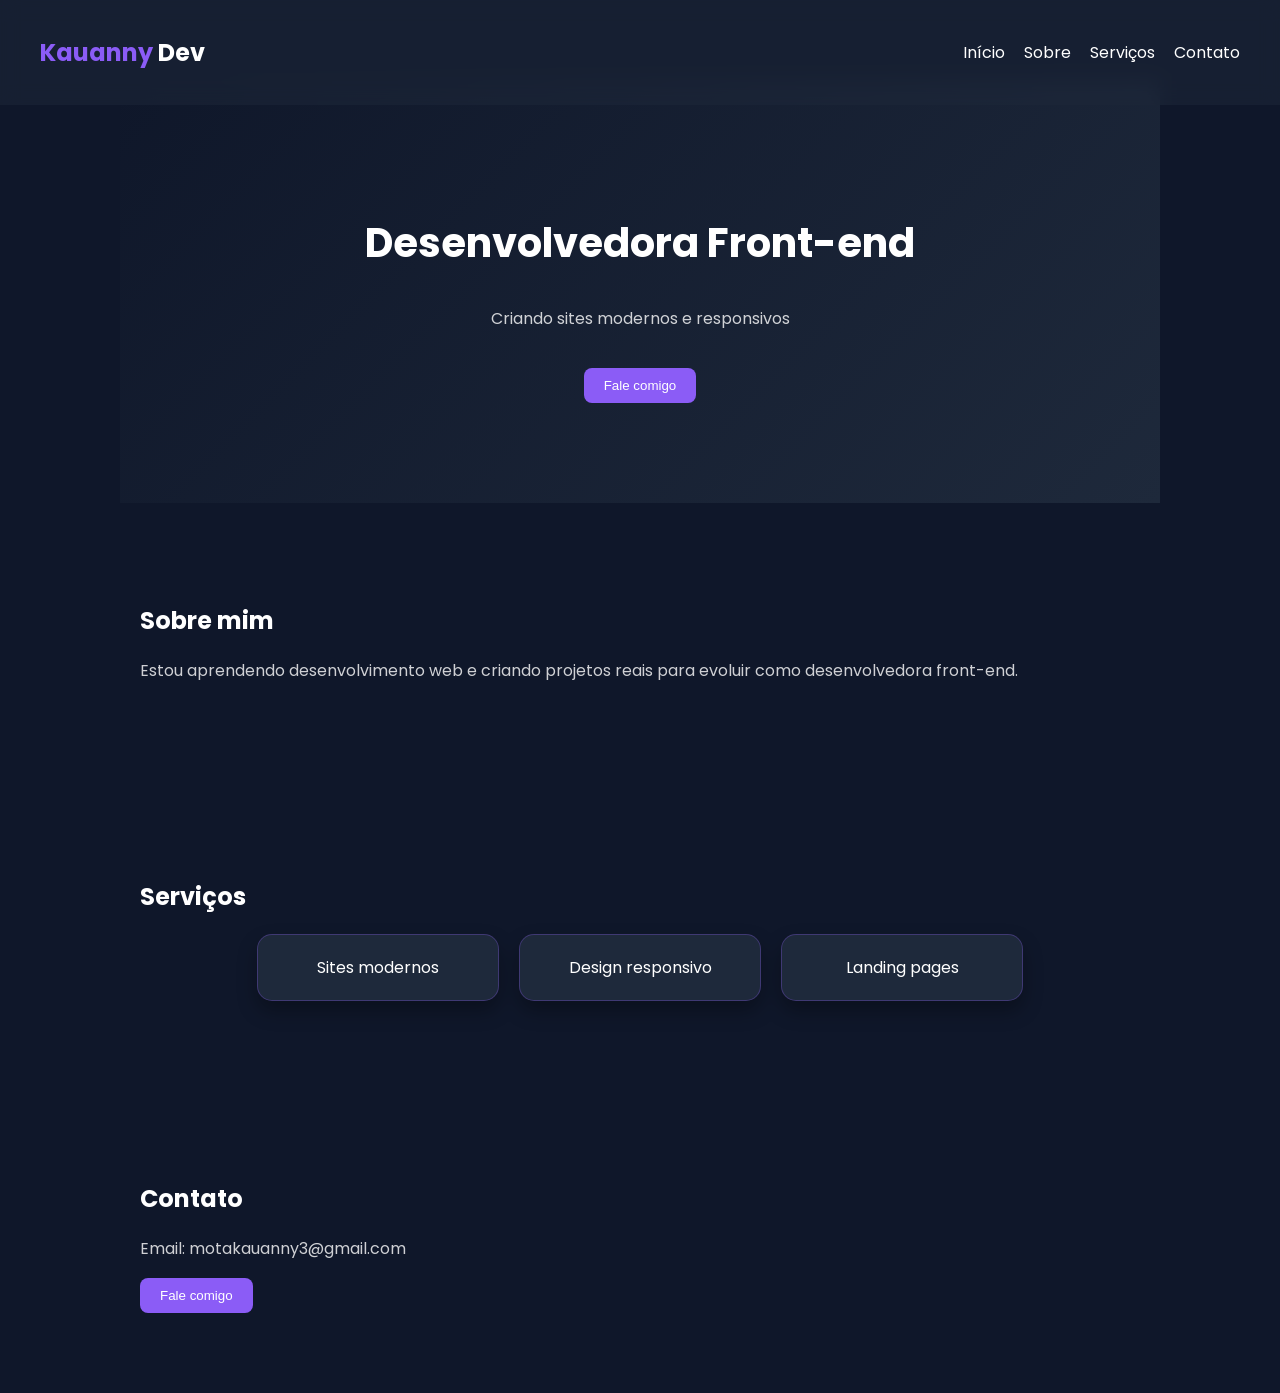
==== index.html @ f136696b "Add files via upload" ====
<!DOCTYPE html>
<html lang="pt-br">
<head>
    <meta charset="UTF-8">
    <meta name="viewport" content="width=device-width, initial-scale=1.0">
    <title>Kauanny | Front-end</title>
    <link rel="stylesheet" href="style.css">
    <link href="https://fonts.googleapis.com/css2?family=Poppins&display=swap" rel="stylesheet">
</head>
<body>

    <header>
    <div class="header-container">
    <h2><span class="destaque">Kauanny</span> Dev</h2>
    <nav>
    <a href="#inicio">Início</a>
    <a href="#sobre">Sobre</a>
    <a href="#servicos">Serviços</a>
    <a href="#contato">Contato</a>
    </nav>
    </div>
</header>

    <!-- HERO -->
    <section id="inicio" class="hero">
        <h1>Desenvolvedora Front-end</h1>
        <p>Criando sites modernos e responsivos</p>
        <button onclick="window.location.href='#contato'">Fale comigo</button>
    </section>

    <!-- SOBRE -->
    <section id="sobre" class="sobre">
        <h2>Sobre mim</h2>
        <p>Estou aprendendo desenvolvimento web e criando projetos reais para evoluir como desenvolvedora front-end.</p>
    </section>

    <!-- SERVIÇOS -->
    <section id="servicos" class="servicos">
        <h2>Serviços</h2>
        <div class="cards">
            <div class="card">Sites modernos</div>
            <div class="card">Design responsivo</div>
            <div class="card">Landing pages</div>
        </div>
    </section>

    <!-- CONTATO -->
    <section id="contato" class="contato">
        <h2>Contato</h2>
        <p>Email: motakauanny3@gmail.com</p>
        <button onclick="window.location.href='mailto:motakauanny3@gmail.com'">Fale comigo</button>
    </section>

</body>
</html>
---- style.css ----
:root {
    --bg:#0f172a;
    --card:#1e293b;
    --primary:#8b5cf6;
    --secondary:#22c55e;
    --text:#ffffff;
}

body {
    margin: 0;
    font-family: 'Poppins', sans-serif;
    padding-top: 80px; /* para compensar o header fixo */
    background: var(--bg);
    color: var(--text);
}

html {
    scroll-behavior: smooth;
}

/* HEADER */
header {
    position: fixed;
    top: 0;
    width: 100%;
    background: rgba(30, 41, 59, 0.5);
    backdrop-filter: blur(10px);
    z-index: 1000;
}

.header-container {
    max-width: 1200px;
    margin: auto;
    display: flex;
    justify-content: space-between;
    align-items: center;
    padding: 15px 30px;
}

nav a {
    margin-left: 15px;
    color: white;
    text-decoration: none;
    position: relative;
    transition: 0.3s;
}

nav a::after {
    content: '';
    position: absolute;
    width: 0;
    height: 2px;
    background: var(--primary);
    left: 0;
    bottom: -5px;
    transition: 0.3s;
}

nav a:hover::after {
    width: 100%;
}

/* HERO */
.hero {
    text-align: center;
    padding: 100px 20px;
    background: linear-gradient(135deg, #0f172a, #1e293b);
    color: white;
}

.hero button {
    padding: 10px 20px;
    border: none;
    cursor: pointer;
    margin-top: 20px;
}

/* CARDS (container) */
.cards {
    display: flex;
    justify-content: center;
    gap: 20px;
}

/* CARD individual */
.card {
    background: var(--card);
    padding: 20px;
    border-radius: 15px;
    width: 200px;
    transition: 0.3s;
    box-shadow: 0 10px 20px rgba(0, 0, 0, 0.3);
    border: 1px solid rgba(139, 92, 246, 0.3);
    text-align: center;
}

.card:hover {
    transform: translateY(-8px)scale(1.02);
    border-color: var(--primary);
}

/* RESPONSIVO */
@media (max-width: 768px) {
    nav {
        display: flex;
        gap: 10px;
    }
    .cards {
        flex-direction: column;
        align-items: center;
    }
    
}

button {
    background:var(--primary);
    color: white;
    border-radius: 8px;
    transition: 0.3s;
    padding: 10px 20px;
    border: none;
    cursor: pointer;
}

section {
    padding: 80px 20px;
    opacity: 0;
    transform: translateY(30px);
    animation: aparecer 0.8s forwards;
    max-width: 1000px;
    margin: auto;
}

.destaque {
    color: var(--primary);
}
@keyframes aparecer {
    from {
        opacity: 0;
        transform: translateY(30px);
    }
    to {
        opacity: 1;
        transform: translateY(0);
    }
}

button:hover {
    transform: scale(1.05);
    box-shadow: 0 0 15px var(--primary);
}

p {
    opacity: 0.8;
    line-height: 1.6;
}

h2{
    margin-bottom: 20px;
}

::-webkit-scrollbar {
    width: 8px;
}

::-webkit-scrollbar-thumb {
    background: var(--primary);
    border-radius: 10px;
}

.hero h1 {
    font-size: 2.5em;
}
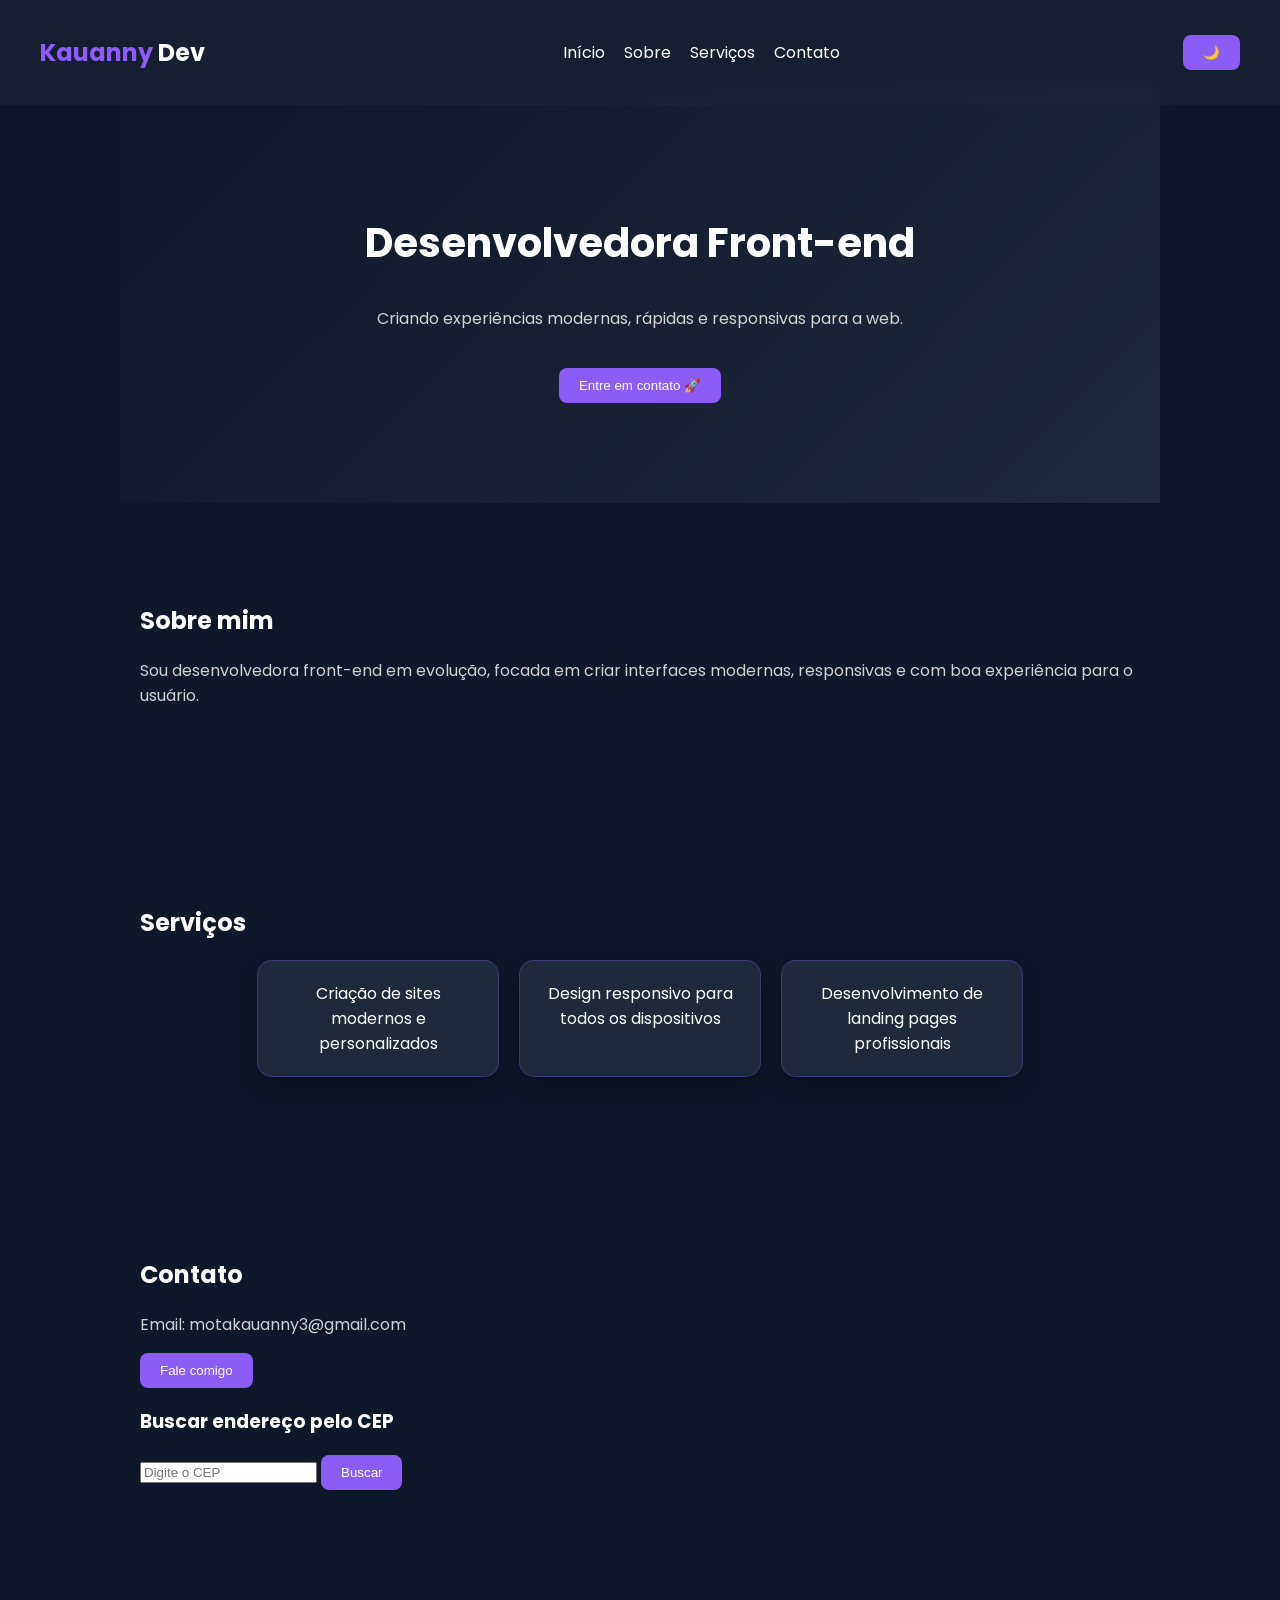
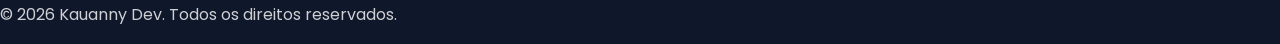
==== commit c40efd55: "Refactor index.html structure and content" ====
--- a/index.html
+++ b/index.html
@@ -4,52 +4,84 @@
     <meta charset="UTF-8">
     <meta name="viewport" content="width=device-width, initial-scale=1.0">
     <title>Kauanny | Front-end</title>
+
     <link rel="stylesheet" href="style.css">
     <link href="https://fonts.googleapis.com/css2?family=Poppins&display=swap" rel="stylesheet">
 </head>
+
 <body>
 
-    <header>
+<header>
     <div class="header-container">
-    <h2><span class="destaque">Kauanny</span> Dev</h2>
-    <nav>
-    <a href="#inicio">Início</a>
-    <a href="#sobre">Sobre</a>
-    <a href="#servicos">Serviços</a>
-    <a href="#contato">Contato</a>
-    </nav>
+        <h2><span class="destaque">Kauanny</span> Dev</h2>
+        <nav>
+            <a href="#inicio">Início</a>
+            <a href="#sobre">Sobre</a>
+            <a href="#servicos">Serviços</a>
+            <a href="#contato">Contato</a>
+        </nav>
+        <button id="tema-btn">🌙</button>
     </div>
 </header>
 
-    <!-- HERO -->
-    <section id="inicio" class="hero">
-        <h1>Desenvolvedora Front-end</h1>
-        <p>Criando sites modernos e responsivos</p>
-        <button onclick="window.location.href='#contato'">Fale comigo</button>
-    </section>
+<!-- HERO -->
+<section id="inicio" class="hero">
+    <h1>Desenvolvedora Front-end</h1>
+    <p>Criando experiências modernas, rápidas e responsivas para a web.</p>
 
-    <!-- SOBRE -->
-    <section id="sobre" class="sobre">
-        <h2>Sobre mim</h2>
-        <p>Estou aprendendo desenvolvimento web e criando projetos reais para evoluir como desenvolvedora front-end.</p>
-    </section>
+    <button onclick="window.location.href='#contato'">
+        Entre em contato 🚀
+    </button>
+</section>
 
-    <!-- SERVIÇOS -->
-    <section id="servicos" class="servicos">
-        <h2>Serviços</h2>
-        <div class="cards">
-            <div class="card">Sites modernos</div>
-            <div class="card">Design responsivo</div>
-            <div class="card">Landing pages</div>
+<!-- SOBRE -->
+<section id="sobre" class="sobre animar">
+    <h2>Sobre mim</h2>
+    <p>
+        Sou desenvolvedora front-end em evolução, focada em criar interfaces modernas,
+        responsivas e com boa experiência para o usuário.
+    </p>
+</section>
+
+<!-- SERVIÇOS -->
+<section id="servicos" class="servicos animar">
+    <h2>Serviços</h2>
+
+    <div class="cards">
+        <div class="card">
+            Criação de sites modernos e personalizados
         </div>
-    </section>
 
-    <!-- CONTATO -->
-    <section id="contato" class="contato">
-        <h2>Contato</h2>
-        <p>Email: motakauanny3@gmail.com</p>
-        <button onclick="window.location.href='mailto:motakauanny3@gmail.com'">Fale comigo</button>
-    </section>
+        <div class="card">
+            Design responsivo para todos os dispositivos
+        </div>
+
+        <div class="card">
+            Desenvolvimento de landing pages profissionais
+        </div>
+    </div>
+</section>
+
+<!-- CONTATO -->
+<section id="contato" class="contato animar">
+    <h2>Contato</h2>
+    <p>Email: motakauanny3@gmail.com</p>
+
+    <button onclick="window.location.href='mailto:motakauanny3@gmail.com'">
+        Fale comigo
+    </button>
+    <h3>Buscar endereço pelo CEP</h3>
+    <input type="text" id="cep" placeholder="Digite o CEP">
+    <button onclick="buscarCEP()">Buscar</button>
+    <p id="resultado"></p>
+</section>
+
+<footer>
+    <p>&copy; 2026 Kauanny Dev. Todos os direitos reservados.</p>
+</footer>
+
+<!-- JS SEMPRE NO FINAL -->
+<script src="script.js"></script>
 
 </body>
-</html>+</html>
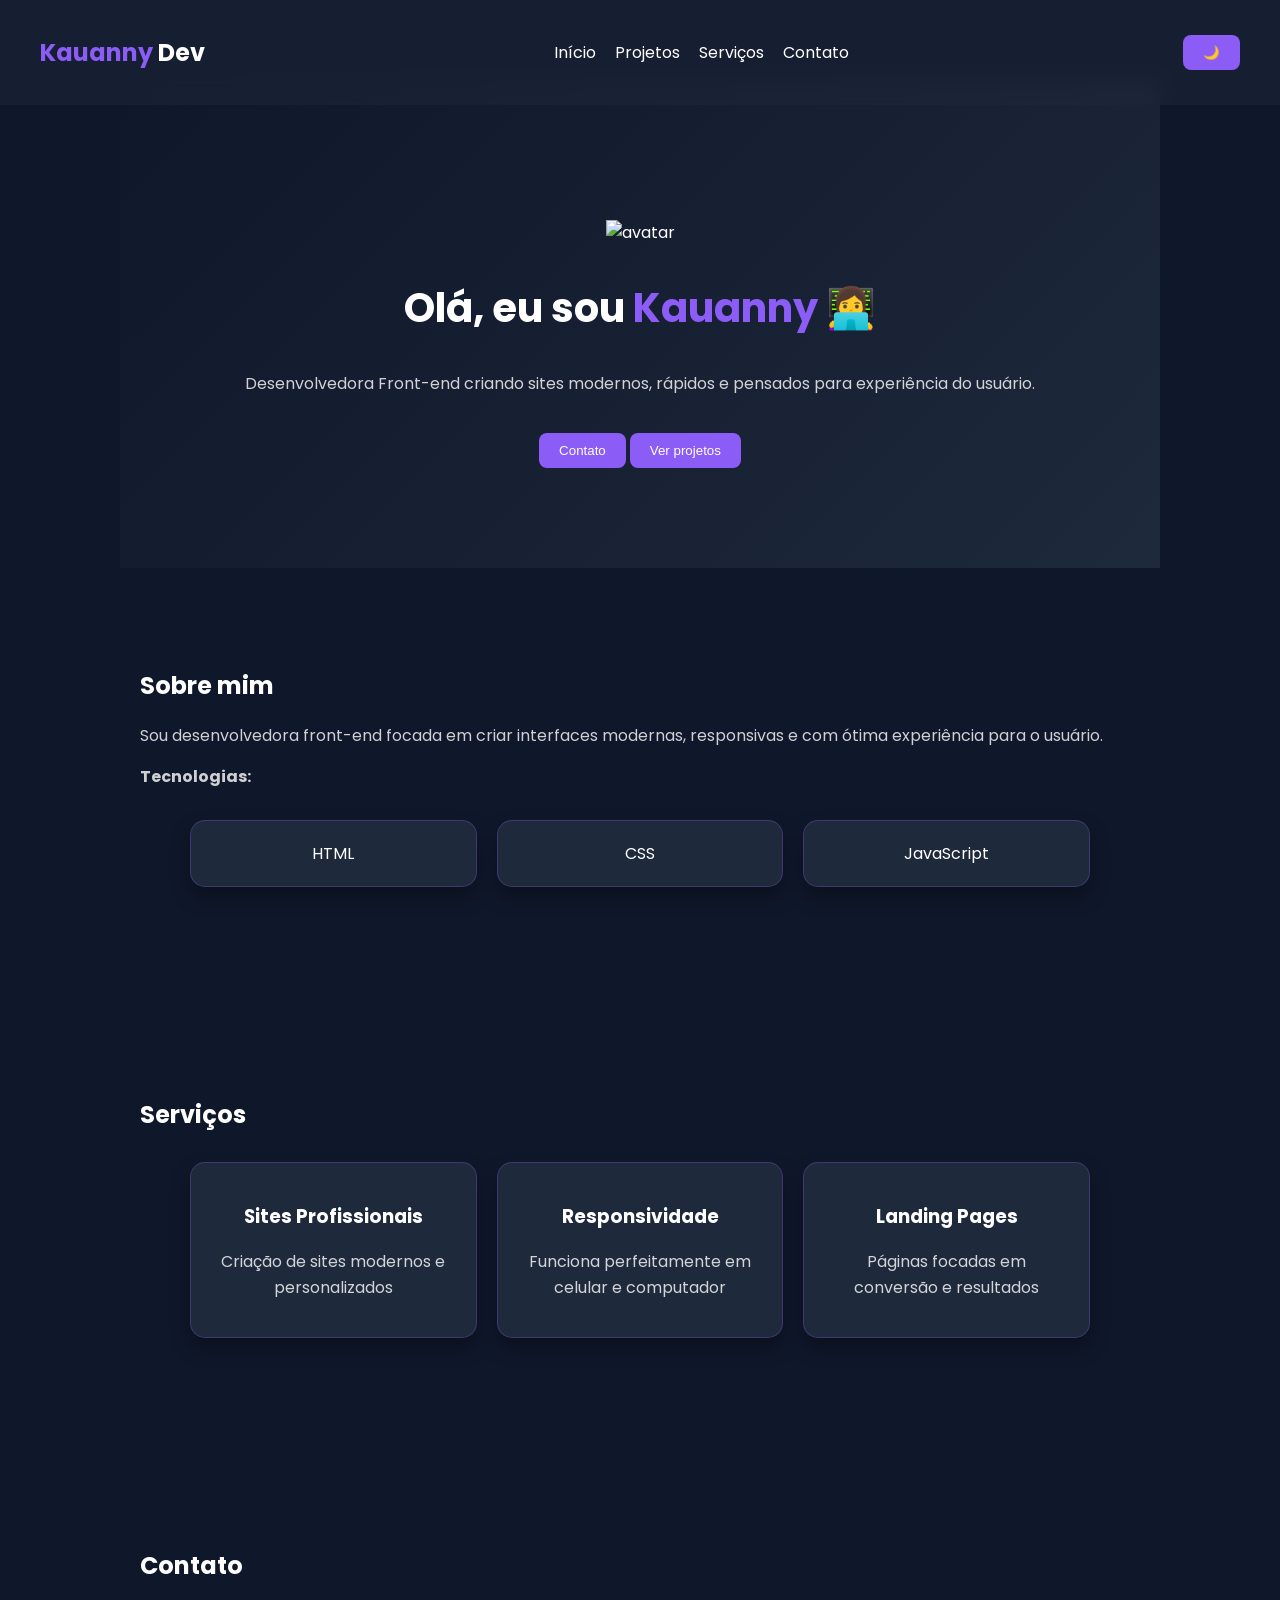
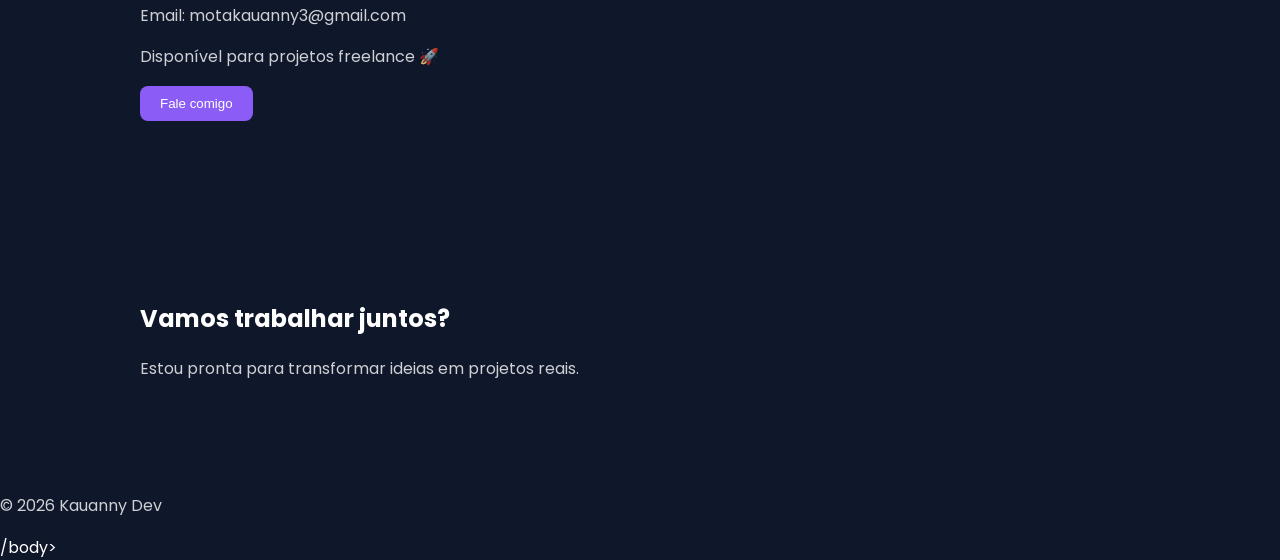
==== commit 77fcbdd8: "Refactor index.html for improved structure and content" ====
--- a/index.html
+++ b/index.html
@@ -1,87 +1,117 @@
 <!DOCTYPE html>
 <html lang="pt-br">
 <head>
-    <meta charset="UTF-8">
-    <meta name="viewport" content="width=device-width, initial-scale=1.0">
-    <title>Kauanny | Front-end</title>
+<meta charset="UTF-8">
+<meta name="viewport" content="width=device-width, initial-scale=1.0">
+<title>Kauanny | Front-end</title>
 
-    <link rel="stylesheet" href="style.css">
-    <link href="https://fonts.googleapis.com/css2?family=Poppins&display=swap" rel="stylesheet">
+<link rel="stylesheet" href="style.css">
+<link href="https://fonts.googleapis.com/css2?family=Poppins&display=swap" rel="stylesheet">
 </head>
 
 <body>
 
 <header>
-    <div class="header-container">
-        <h2><span class="destaque">Kauanny</span> Dev</h2>
-        <nav>
-            <a href="#inicio">Início</a>
-            <a href="#sobre">Sobre</a>
-            <a href="#servicos">Serviços</a>
-            <a href="#contato">Contato</a>
-        </nav>
-        <button id="tema-btn">🌙</button>
-    </div>
+<div class="header-container">
+<h2><span class="destaque">Kauanny</span> Dev</h2>
+
+<nav>
+<a href="index.html">Início</a>
+<a href="projetos.html">Projetos</a>
+<a href="servicos.html">Serviços</a>
+<a href="#contato">Contato</a>
+</nav>
+
+<button id="tema-btn">🌙</button>
+</div>
 </header>
 
 <!-- HERO -->
 <section id="inicio" class="hero">
-    <h1>Desenvolvedora Front-end</h1>
-    <p>Criando experiências modernas, rápidas e responsivas para a web.</p>
 
-    <button onclick="window.location.href='#contato'">
-        Entre em contato 🚀
-    </button>
+<img src="https://i.pravatar.cc/150?img=47" alt="avatar" class="avatar">
+
+<h1>Olá, eu sou <span class="destaque">Kauanny</span> 👩‍💻</h1>
+
+<p>
+Desenvolvedora Front-end criando sites modernos, rápidos e
+pensados para experiência do usuário.
+</p>
+
+<div class="hero-botoes">
+<button onclick="window.location.href='#contato'">Contato</button>
+<button onclick="window.location.href='projetos.html'">Ver projetos</button>
+</div>
+
 </section>
 
 <!-- SOBRE -->
 <section id="sobre" class="sobre animar">
-    <h2>Sobre mim</h2>
-    <p>
-        Sou desenvolvedora front-end em evolução, focada em criar interfaces modernas,
-        responsivas e com boa experiência para o usuário.
-    </p>
+<h2>Sobre mim</h2>
+
+<p>
+Sou desenvolvedora front-end focada em criar interfaces modernas,
+responsivas e com ótima experiência para o usuário.
+</p>
+
+<p><strong>Tecnologias:</strong></p>
+
+<div class="cards">
+<div class="card">HTML</div>
+<div class="card">CSS</div>
+<div class="card">JavaScript</div>
+</div>
+
 </section>
 
 <!-- SERVIÇOS -->
 <section id="servicos" class="servicos animar">
-    <h2>Serviços</h2>
+<h2>Serviços</h2>
 
-    <div class="cards">
-        <div class="card">
-            Criação de sites modernos e personalizados
-        </div>
+<div class="cards">
 
-        <div class="card">
-            Design responsivo para todos os dispositivos
-        </div>
+<div class="card">
+<h3>Sites Profissionais</h3>
+<p>Criação de sites modernos e personalizados</p>
+</div>
 
-        <div class="card">
-            Desenvolvimento de landing pages profissionais
-        </div>
-    </div>
+<div class="card">
+<h3>Responsividade</h3>
+<p>Funciona perfeitamente em celular e computador</p>
+</div>
+
+<div class="card">
+<h3>Landing Pages</h3>
+<p>Páginas focadas em conversão e resultados</p>
+</div>
+
+</div>
 </section>
 
 <!-- CONTATO -->
 <section id="contato" class="contato animar">
-    <h2>Contato</h2>
-    <p>Email: motakauanny3@gmail.com</p>
+<h2>Contato</h2>
 
-    <button onclick="window.location.href='mailto:motakauanny3@gmail.com'">
-        Fale comigo
-    </button>
-    <h3>Buscar endereço pelo CEP</h3>
-    <input type="text" id="cep" placeholder="Digite o CEP">
-    <button onclick="buscarCEP()">Buscar</button>
-    <p id="resultado"></p>
+<p>Email: motakauanny3@gmail.com</p>
+<p>Disponível para projetos freelance 🚀</p>
+
+<button onclick="window.location.href='mailto:motakauanny3@gmail.com'">
+Fale comigo
+</button>
+</section>
+
+<!-- FRASE FINAL -->
+<section class="animar">
+<h2>Vamos trabalhar juntos?</h2>
+<p>Estou pronta para transformar ideias em projetos reais.</p>
 </section>
 
 <footer>
-    <p>&copy; 2026 Kauanny Dev. Todos os direitos reservados.</p>
+<p>&copy; 2026 Kauanny Dev</p>
 </footer>
 
-<!-- JS SEMPRE NO FINAL -->
 <script src="script.js"></script>
 
 </body>
+</html>/body>
 </html>
--- a/style.css
+++ b/style.css
@@ -66,6 +66,7 @@
     padding: 100px 20px;
     background: linear-gradient(135deg, #0f172a, #1e293b);
     color: white;
+    padding-top: 140px;
 }
 
 .hero button {
@@ -80,6 +81,9 @@
     display: flex;
     justify-content: center;
     gap: 20px;
+    flex-wrap: wrap;
+    max-width: 900px;
+    margin:30px auto;
 }
 
 /* CARD individual */
@@ -92,6 +96,7 @@
     box-shadow: 0 10px 20px rgba(0, 0, 0, 0.3);
     border: 1px solid rgba(139, 92, 246, 0.3);
     text-align: center;
+    flex: 1 1 220px;
 }
 
 .card:hover {
@@ -146,7 +151,7 @@
 }
 
 button:hover {
-    transform: scale(1.05);
+    transform: scale(1.05) translateY(-2px);
     box-shadow: 0 0 15px var(--primary);
 }
 
@@ -170,4 +175,33 @@
 
 .hero h1 {
     font-size: 2.5em;
-}+}
+
+.animar {
+    opacity: 0;
+    transform: translateY(30px);
+    transition: 0.6s;
+}
+
+.animar.ativo {
+    opacity: 1;
+    transform: translateY(0);
+}
+
+body.light {
+    --bg: #ffffff;
+    --text: #0f172a;
+    --card: #f1f5f9;
+}
+
+input {
+    padding: 10px;
+    border-radius: 8px;
+    border: none;
+    margin-top: 10px;
+}
+
+#resultado {
+    margin-top: 15px;
+    font-size: 14px;
+}
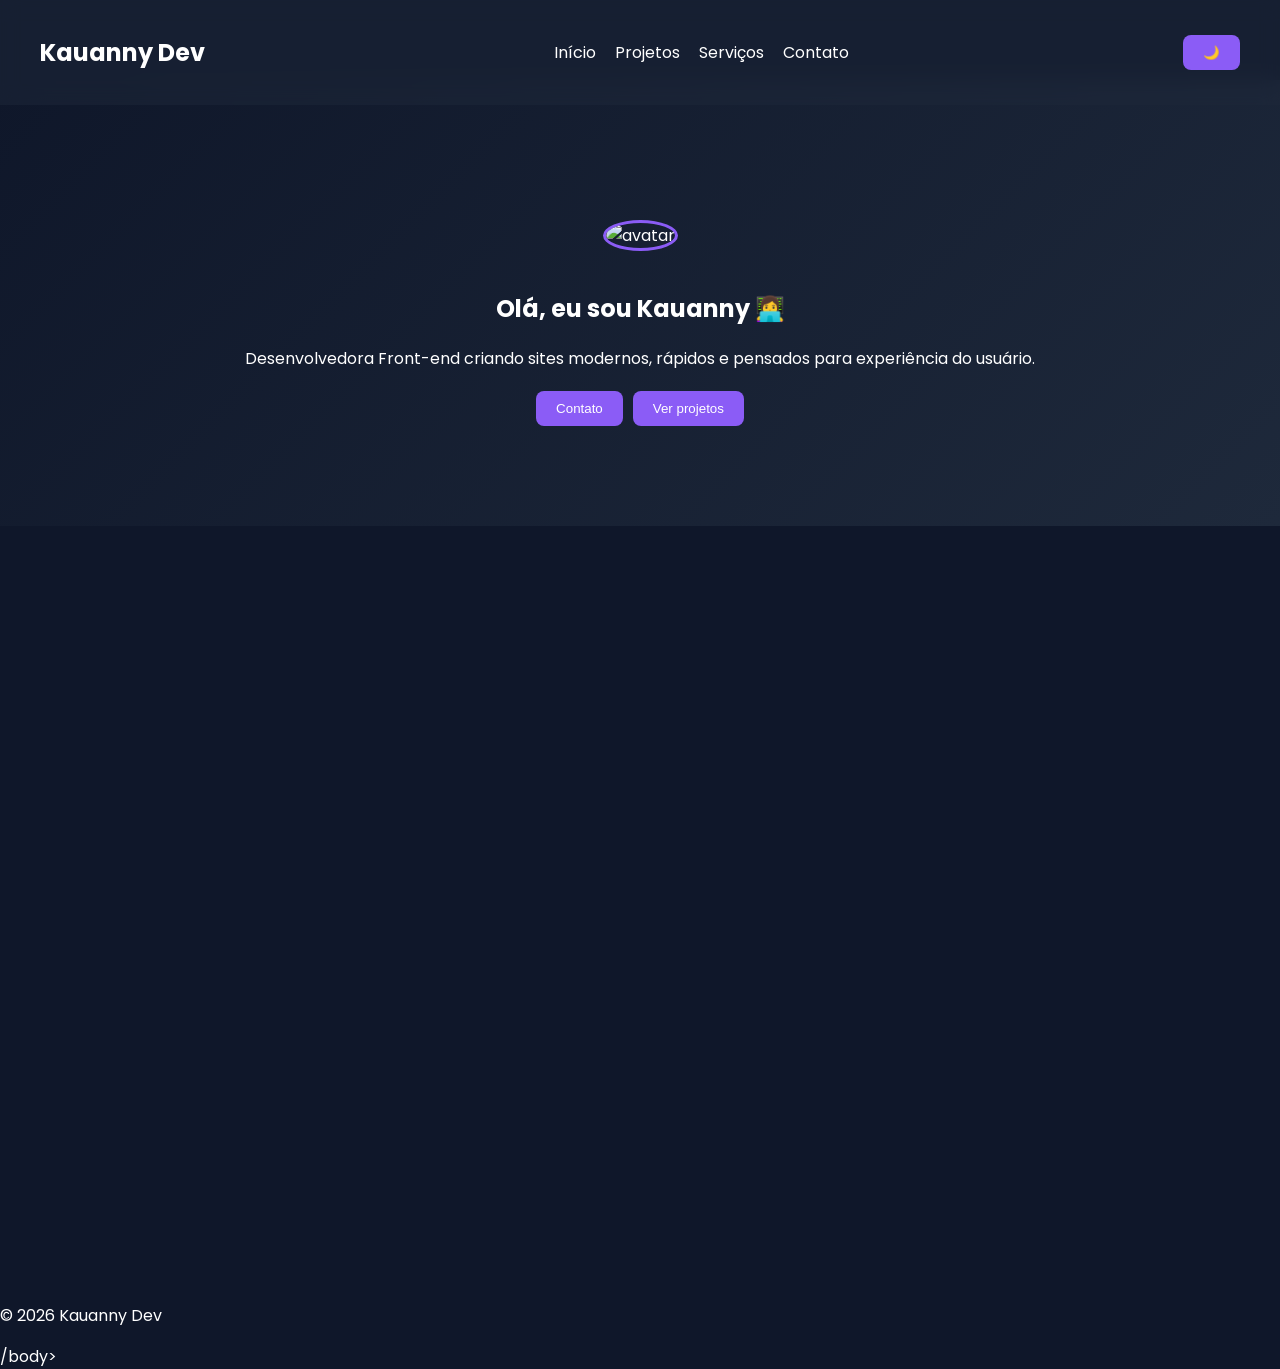
==== commit b862fbdc: "Fix HTML structure and closing tags" ====
--- a/index.html
+++ b/index.html
@@ -113,5 +113,8 @@
 <script src="script.js"></script>
 
 </body>
+</html>
+
+</body>
 </html>/body>
 </html>
--- a/style.css
+++ b/style.css
@@ -1,207 +1,169 @@
 :root {
-    --bg:#0f172a;
-    --card:#1e293b;
-    --primary:#8b5cf6;
-    --secondary:#22c55e;
-    --text:#ffffff;
+  --bg: #0f172a;
+  --card: #1e293b;
+  --primary: #8b5cf6;
+  --secondary: #22c55e;
+  --text: #ffffff;
 }
 
 body {
-    margin: 0;
-    font-family: 'Poppins', sans-serif;
-    padding-top: 80px; /* para compensar o header fixo */
-    background: var(--bg);
-    color: var(--text);
+  margin: 0;
+  font-family: "Poppins", sans-serif;
+  padding-top: 80px;
+  background: var(--bg);
+  color: var(--text);
 }
 
 html {
-    scroll-behavior: smooth;
+  scroll-behavior: smooth;
 }
 
 /* HEADER */
 header {
-    position: fixed;
-    top: 0;
-    width: 100%;
-    background: rgba(30, 41, 59, 0.5);
-    backdrop-filter: blur(10px);
-    z-index: 1000;
+  position: fixed;
+  top: 0;
+  width: 100%;
+  background: rgba(30, 41, 59, 0.5);
+  backdrop-filter: blur(10px);
+  z-index: 1000;
 }
 
 .header-container {
-    max-width: 1200px;
-    margin: auto;
-    display: flex;
-    justify-content: space-between;
-    align-items: center;
-    padding: 15px 30px;
+  max-width: 1200px;
+  margin: auto;
+  display: flex;
+  justify-content: space-between;
+  align-items: center;
+  padding: 15px 30px;
 }
 
 nav a {
-    margin-left: 15px;
-    color: white;
-    text-decoration: none;
-    position: relative;
-    transition: 0.3s;
+  margin-left: 15px;
+  color: white;
+  text-decoration: none;
+  position: relative;
 }
 
 nav a::after {
-    content: '';
-    position: absolute;
-    width: 0;
-    height: 2px;
-    background: var(--primary);
-    left: 0;
-    bottom: -5px;
-    transition: 0.3s;
+  content: "";
+  position: absolute;
+  width: 0;
+  height: 2px;
+  background: var(--primary);
+  left: 0;
+  bottom: -5px;
+  transition: 0.3s;
 }
 
 nav a:hover::after {
-    width: 100%;
+  width: 100%;
 }
 
 /* HERO */
 .hero {
-    text-align: center;
-    padding: 100px 20px;
-    background: linear-gradient(135deg, #0f172a, #1e293b);
-    color: white;
-    padding-top: 140px;
+  text-align: center;
+  padding: 140px 20px 100px;
+  background: linear-gradient(135deg, #0f172a, #1e293b);
 }
 
-.hero button {
-    padding: 10px 20px;
-    border: none;
-    cursor: pointer;
-    margin-top: 20px;
+/* CARDS */
+.cards {
+  display: flex;
+  justify-content: center;
+  gap: 20px;
+  flex-wrap: wrap;
 }
 
-/* CARDS (container) */
-.cards {
-    display: flex;
-    justify-content: center;
-    gap: 20px;
-    flex-wrap: wrap;
-    max-width: 900px;
-    margin:30px auto;
-}
-
-/* CARD individual */
 .card {
-    background: var(--card);
-    padding: 20px;
-    border-radius: 15px;
-    width: 200px;
-    transition: 0.3s;
-    box-shadow: 0 10px 20px rgba(0, 0, 0, 0.3);
-    border: 1px solid rgba(139, 92, 246, 0.3);
-    text-align: center;
-    flex: 1 1 220px;
+  flex: 1 1 220px;
+  max-width: 250px;
+  background: var(--card);
+  padding: 20px;
+  border-radius: 15px;
+  text-align: center;
+  transition: 0.3s;
 }
 
 .card:hover {
-    transform: translateY(-8px)scale(1.02);
-    border-color: var(--primary);
+  transform: translateY(-8px) scale(1.02);
 }
 
-/* RESPONSIVO */
-@media (max-width: 768px) {
-    nav {
-        display: flex;
-        gap: 10px;
-    }
-    .cards {
-        flex-direction: column;
-        align-items: center;
-    }
-    
-}
-
+/* BOTÕES */
 button {
-    background:var(--primary);
-    color: white;
-    border-radius: 8px;
-    transition: 0.3s;
-    padding: 10px 20px;
-    border: none;
-    cursor: pointer;
-}
-
-section {
-    padding: 80px 20px;
-    opacity: 0;
-    transform: translateY(30px);
-    animation: aparecer 0.8s forwards;
-    max-width: 1000px;
-    margin: auto;
-}
-
-.destaque {
-    color: var(--primary);
-}
-@keyframes aparecer {
-    from {
-        opacity: 0;
-        transform: translateY(30px);
-    }
-    to {
-        opacity: 1;
-        transform: translateY(0);
-    }
+  background: var(--primary);
+  color: white;
+  border-radius: 8px;
+  padding: 10px 20px;
+  border: none;
+  cursor: pointer;
 }
 
 button:hover {
-    transform: scale(1.05) translateY(-2px);
-    box-shadow: 0 0 15px var(--primary);
+  transform: scale(1.05);
 }
 
-p {
-    opacity: 0.8;
-    line-height: 1.6;
-}
-
-h2{
-    margin-bottom: 20px;
-}
-
-::-webkit-scrollbar {
-    width: 8px;
-}
-
-::-webkit-scrollbar-thumb {
-    background: var(--primary);
-    border-radius: 10px;
-}
-
-.hero h1 {
-    font-size: 2.5em;
-}
-
+/* ANIMAÇÃO */
 .animar {
-    opacity: 0;
-    transform: translateY(30px);
-    transition: 0.6s;
+  opacity: 0;
+  transform: translateY(30px);
+  transition: 0.6s;
 }
 
 .animar.ativo {
-    opacity: 1;
-    transform: translateY(0);
+  opacity: 1;
+  transform: translateY(0);
 }
 
+/* DARK MODE */
 body.light {
-    --bg: #ffffff;
-    --text: #0f172a;
-    --card: #f1f5f9;
+  --bg: #ffffff;
+  --text: #000000;
+  --card: #f1f5f9;
 }
 
-input {
-    padding: 10px;
-    border-radius: 8px;
-    border: none;
-    margin-top: 10px;
+/* páginas internas (não altera seu design) */
+.hero {
+  padding-top: 140px;
 }
 
-#resultado {
-    margin-top: 15px;
-    font-size: 14px;
+/* avatar */
+.avatar {
+  width: 120px;
+  border-radius: 50%;
+  margin-bottom: 20px;
+  border: 3px solid var(--primary);
 }
+
+/* botões do hero */
+.hero-botoes {
+  margin-top: 20px;
+  display: flex;
+  gap: 10px;
+  justify-content: center;
+}
+
+/* imagem do projeto */
+.projeto-card img {
+  width: 100%;
+  border-radius: 10px;
+  margin-bottom: 10px;
+}
+
+/* botões lado a lado */
+.botoes-projeto {
+  display: flex;
+  gap: 10px;
+  justify-content: center;
+}
+
+/* hover mais profissional */
+.projeto-card {
+  overflow: hidden;
+  transition: 0.3s;
+}
+
+.projeto-card:hover {
+  transform: translateY(-10px) scale(1.02);
+  box-shadow: 0 15px 30px rgba(0, 0, 0, 0.4);
+}
+}
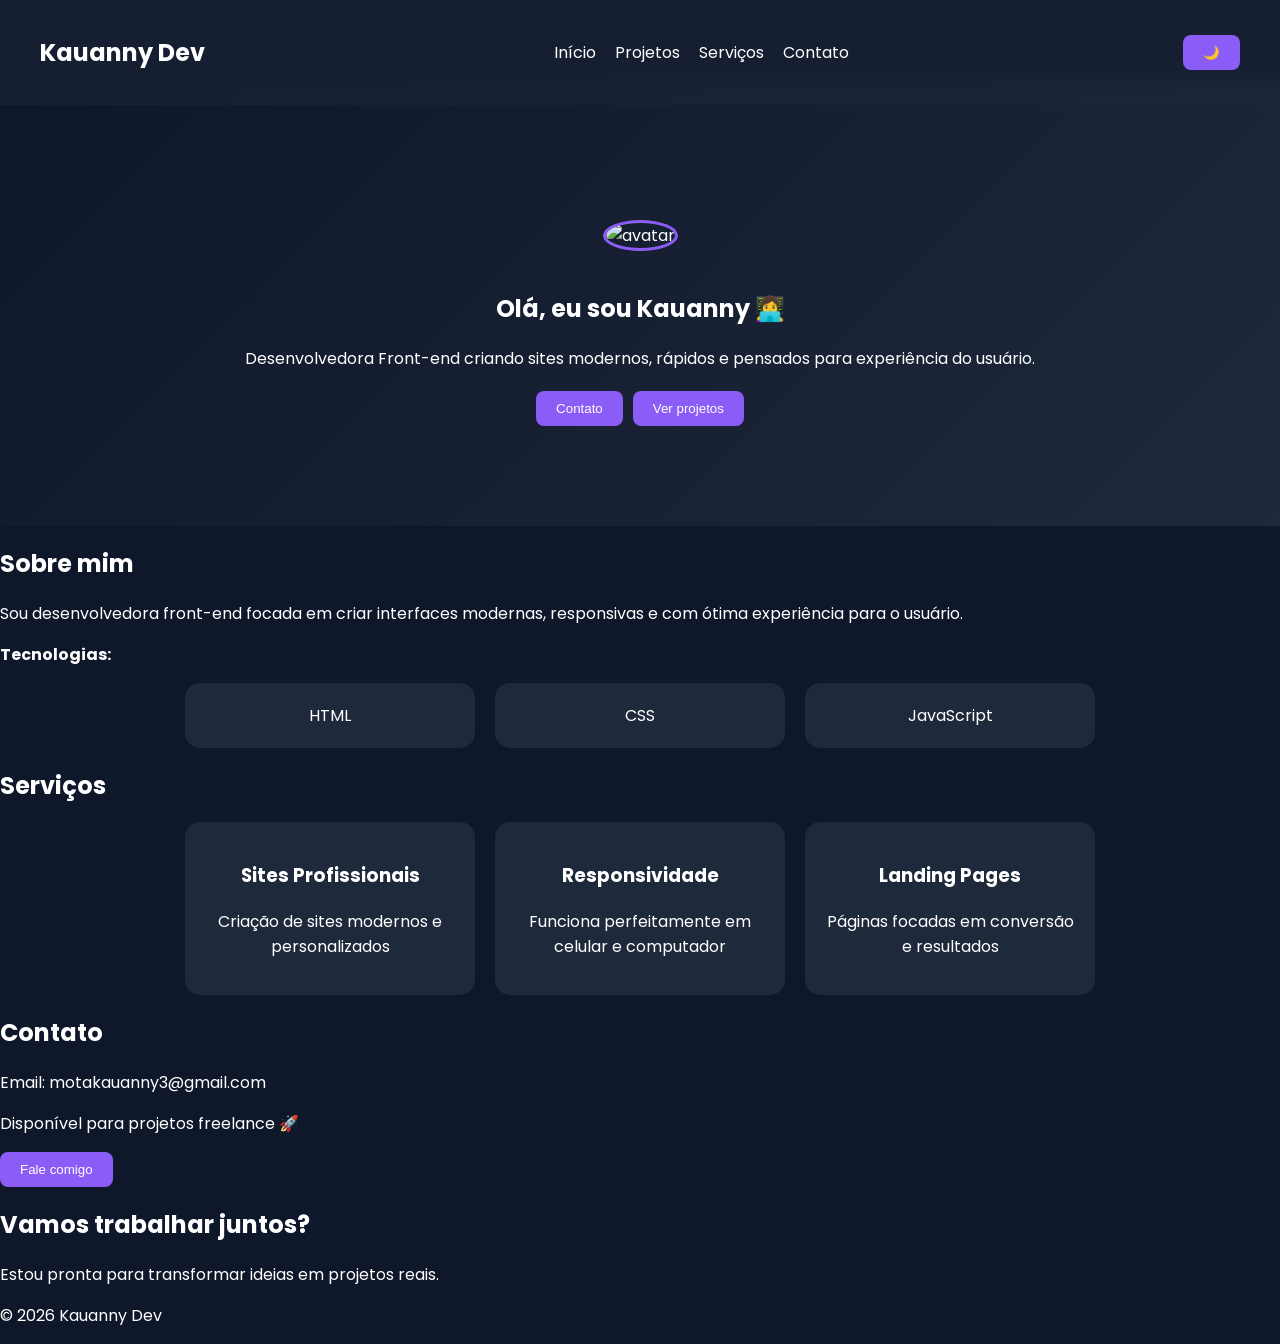
==== commit b7828a9b: "Fix duplicate closing tags in index.html Remove duplicate closing body and html tags" ====
--- a/index.html
+++ b/index.html
@@ -115,6 +115,4 @@
 </body>
 </html>
 
-</body>
-</html>/body>
-</html>
+
--- a/style.css
+++ b/style.css
@@ -166,4 +166,3 @@
   transform: translateY(-10px) scale(1.02);
   box-shadow: 0 15px 30px rgba(0, 0, 0, 0.4);
 }
-}
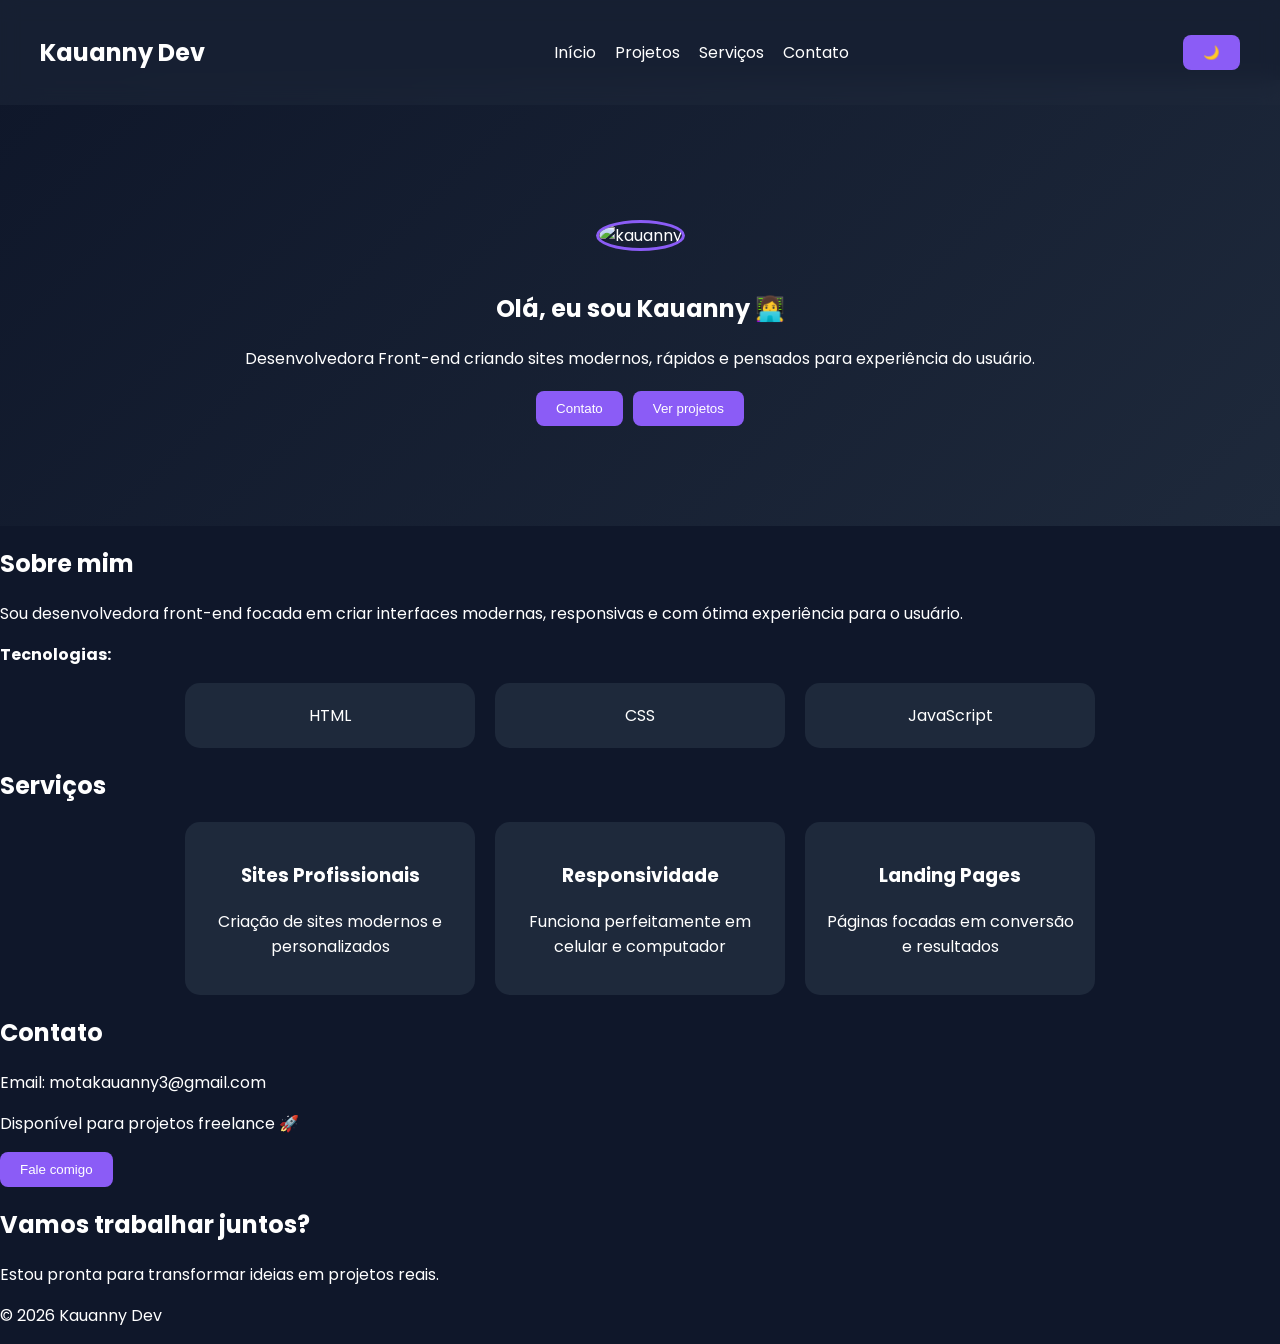
==== commit 177838cf: "Update avatar image source in index.html" ====
--- a/index.html
+++ b/index.html
@@ -29,7 +29,7 @@
 <!-- HERO -->
 <section id="inicio" class="hero">
 
-<img src="https://i.pravatar.cc/150?img=47" alt="avatar" class="avatar">
+<img src="img/avatar.jpeg" alt="kauanny" class="avatar">
 
 <h1>Olá, eu sou <span class="destaque">Kauanny</span> 👩‍💻</h1>
 
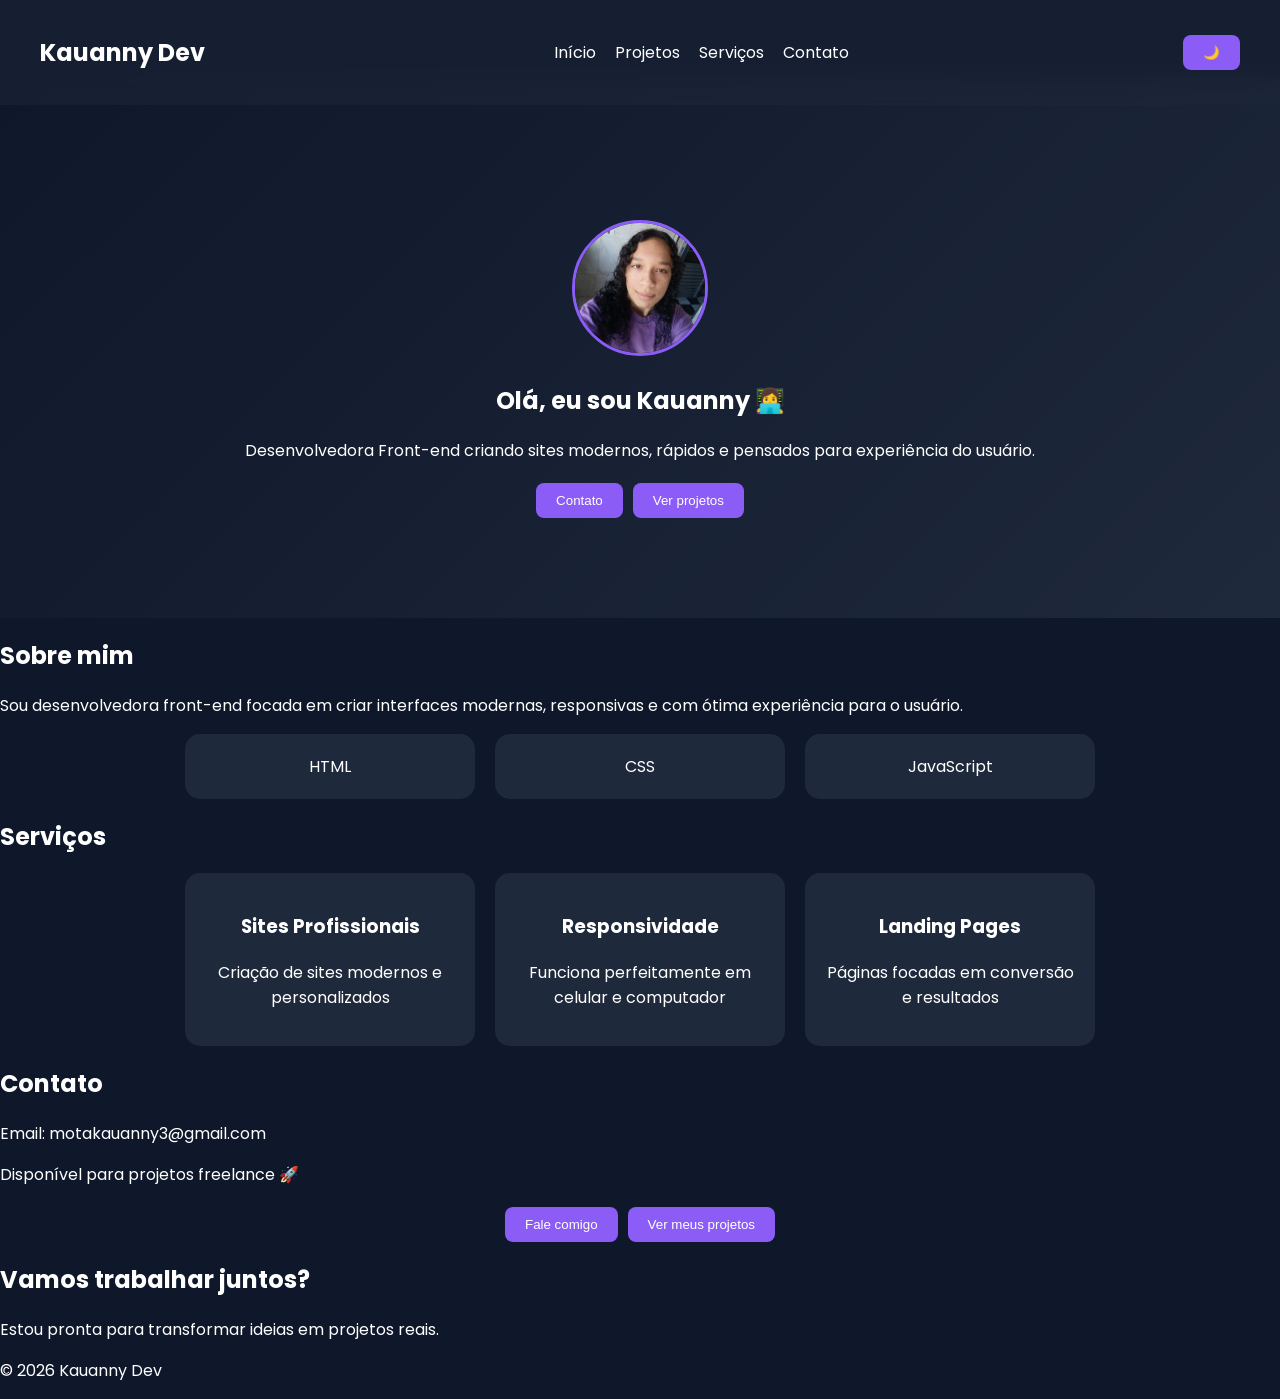
==== commit f6d6cd56: "Update navigation and contact section in index.html" ====
--- a/index.html
+++ b/index.html
@@ -16,7 +16,7 @@
 <h2><span class="destaque">Kauanny</span> Dev</h2>
 
 <nav>
-<a href="index.html">Início</a>
+<a href="#inicio">Início</a>
 <a href="projetos.html">Projetos</a>
 <a href="servicos.html">Serviços</a>
 <a href="#contato">Contato</a>
@@ -29,7 +29,7 @@
 <!-- HERO -->
 <section id="inicio" class="hero">
 
-<img src="img/avatar.jpeg" alt="kauanny" class="avatar">
+<img src="img/avatar.jpeg" alt="Kauanny desenvolvedora front-end" class="avatar">
 
 <h1>Olá, eu sou <span class="destaque">Kauanny</span> 👩‍💻</h1>
 
@@ -46,15 +46,13 @@
 </section>
 
 <!-- SOBRE -->
-<section id="sobre" class="sobre animar">
+<section id="sobre" class="animar">
 <h2>Sobre mim</h2>
 
 <p>
 Sou desenvolvedora front-end focada em criar interfaces modernas,
 responsivas e com ótima experiência para o usuário.
 </p>
-
-<p><strong>Tecnologias:</strong></p>
 
 <div class="cards">
 <div class="card">HTML</div>
@@ -65,7 +63,7 @@
 </section>
 
 <!-- SERVIÇOS -->
-<section id="servicos" class="servicos animar">
+<section id="servicos" class="animar">
 <h2>Serviços</h2>
 
 <div class="cards">
@@ -89,15 +87,22 @@
 </section>
 
 <!-- CONTATO -->
-<section id="contato" class="contato animar">
+<section id="contato" class="animar">
 <h2>Contato</h2>
 
 <p>Email: motakauanny3@gmail.com</p>
 <p>Disponível para projetos freelance 🚀</p>
 
+<div class="hero-botoes">
 <button onclick="window.location.href='mailto:motakauanny3@gmail.com'">
 Fale comigo
 </button>
+
+<a href="projetos.html">
+<button>Ver meus projetos</button>
+</a>
+</div>
+
 </section>
 
 <!-- FRASE FINAL -->
@@ -114,5 +119,3 @@
 
 </body>
 </html>
-
-
--- a/style.css
+++ b/style.css
@@ -128,9 +128,10 @@
 
 /* avatar */
 .avatar {
-  width: 120px;
+  width: 130px;
+  height: 130px;
+  object-fit: cover;
   border-radius: 50%;
-  margin-bottom: 20px;
   border: 3px solid var(--primary);
 }
 
